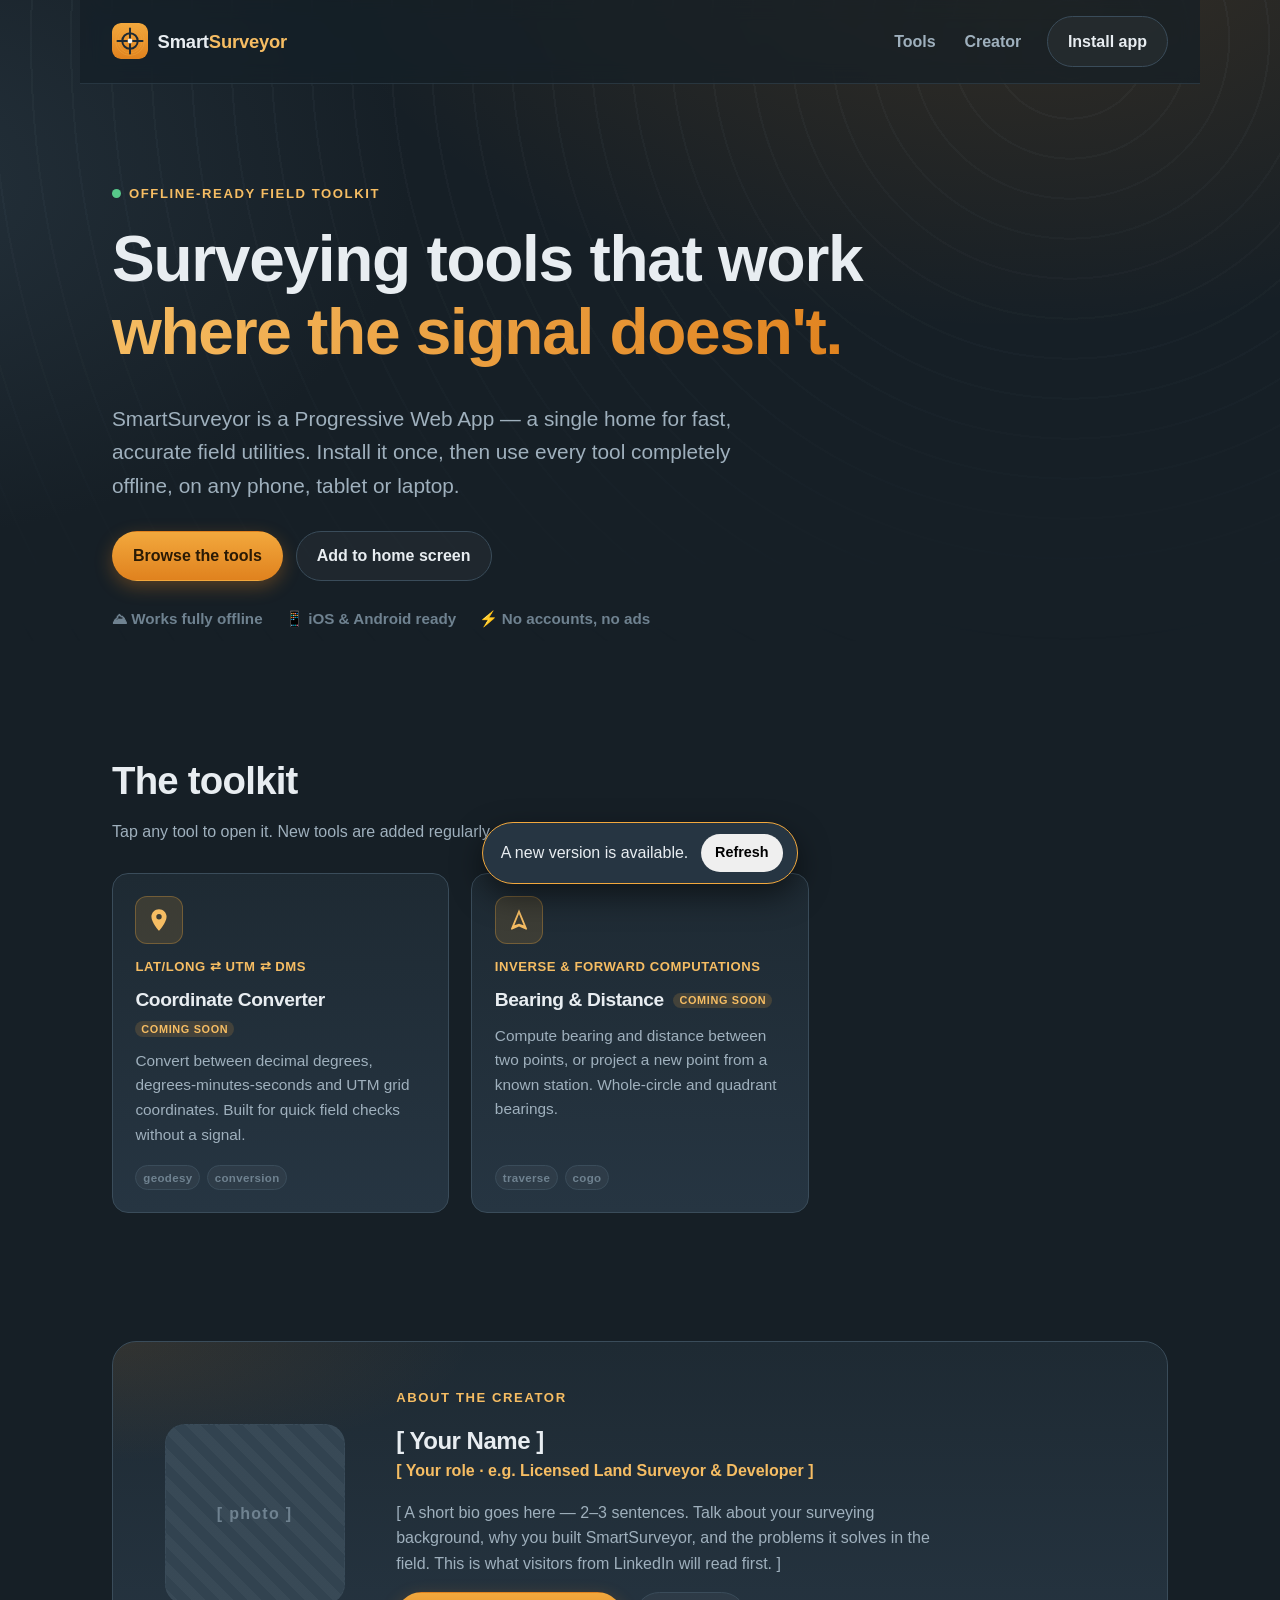
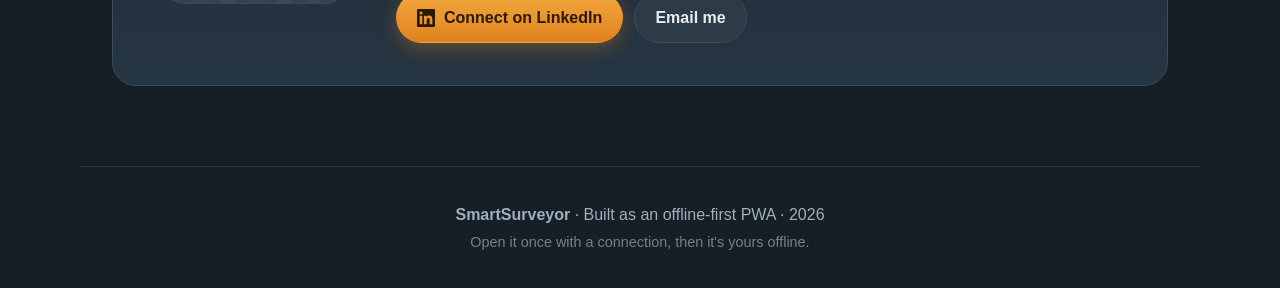
==== index.html @ 500f2fcd "Add offline-first PWA landing page with hero, tools, and creator sections - Build SmartSurveyor inde" ====
<!DOCTYPE html>
<html lang="en">
<head>
  <meta charset="UTF-8" />
  <!-- viewport-fit=cover lets the page draw under the iOS notch/home indicator;
       we then pad with env(safe-area-inset-*). maximum-scale is intentionally
       NOT locked so users can still pinch-zoom (accessibility). -->
  <meta name="viewport" content="width=device-width, initial-scale=1, viewport-fit=cover" />

  <title>SmartSurveyor — Offline Field Tools for Surveyors</title>
  <meta name="description" content="A growing collection of fast, offline-first tools for land surveyors. Installs to your home screen and works on any device, no signal required." />

  <!-- Theme / browser chrome colour -->
  <meta name="theme-color" content="#1E2A33" media="(prefers-color-scheme: dark)" />
  <meta name="theme-color" content="#E0821E" media="(prefers-color-scheme: light)" />
  <meta name="color-scheme" content="dark light" />

  <!-- iOS standalone / home-screen install -->
  <meta name="apple-mobile-web-app-capable" content="yes" />
  <meta name="mobile-web-app-capable" content="yes" />
  <meta name="apple-mobile-web-app-status-bar-style" content="black-translucent" />
  <meta name="apple-mobile-web-app-title" content="SmartSurveyor" />
  <meta name="format-detection" content="telephone=no" />

  <!-- Icons -->
  <link rel="icon" href="assets/icons/icon.svg" type="image/svg+xml" />
  <link rel="apple-touch-icon" href="assets/icons/apple-touch-icon.png" />
  <link rel="mask-icon" href="assets/icons/icon.svg" color="#E0821E" />

  <!-- PWA manifest -->
  <link rel="manifest" href="manifest.webmanifest" />

  <!-- Social / LinkedIn share preview -->
  <meta property="og:type" content="website" />
  <meta property="og:title" content="SmartSurveyor — Offline Field Tools for Surveyors" />
  <meta property="og:description" content="Fast, offline-first tools for land surveyors. Installs to your home screen, works on any device." />
  <meta property="og:image" content="assets/icons/icon-512.png" />
  <meta name="twitter:card" content="summary" />

  <link rel="stylesheet" href="assets/css/styles.css" />
</head>
<body>
  <a class="skip-link" href="#tools">Skip to tools</a>

  <!-- Decorative topographic contour backdrop -->
  <div class="topo" aria-hidden="true"></div>

  <header class="site-header">
    <a class="brand" href="./" aria-label="SmartSurveyor home">
      <img class="brand__mark" src="assets/icons/icon.svg" width="36" height="36" alt="" />
      <span class="brand__name">Smart<strong>Surveyor</strong></span>
    </a>
    <nav class="site-nav" aria-label="Primary">
      <a href="#tools">Tools</a>
      <a href="#about">Creator</a>
      <button id="install-btn" class="btn btn--ghost" hidden>Install app</button>
    </nav>
  </header>

  <main>
    <!-- ============================ HERO ============================ -->
    <section class="hero" id="top">
      <div class="hero__inner">
        <p class="eyebrow">
          <span class="dot" id="net-dot" aria-hidden="true"></span>
          <span id="net-label">Offline-ready field toolkit</span>
        </p>
        <h1 class="hero__title">
          Surveying tools that work<br />
          <span class="accent">where the signal doesn't.</span>
        </h1>
        <p class="hero__lede">
          SmartSurveyor is a Progressive Web App — a single home for fast,
          accurate field utilities. Install it once, then use every tool
          completely offline, on any phone, tablet or laptop.
        </p>
        <div class="hero__actions">
          <a class="btn btn--primary" href="#tools">Browse the tools</a>
          <button class="btn btn--ghost" id="install-btn-hero" hidden>Add to home screen</button>
        </div>
        <ul class="hero__badges" aria-label="Highlights">
          <li>⛰ Works fully offline</li>
          <li>📱 iOS &amp; Android ready</li>
          <li>⚡ No accounts, no ads</li>
        </ul>
      </div>
    </section>

    <!-- ============================ TOOLS ============================ -->
    <section class="tools" id="tools">
      <div class="section-head">
        <h2>The toolkit</h2>
        <p>Tap any tool to open it. New tools are added regularly.</p>
      </div>
      <div class="tool-grid" id="tool-grid" role="list">
        <!-- Tool cards are rendered from assets/js/tools.js -->
      </div>
    </section>

    <!-- ============================ ABOUT ============================ -->
    <section class="about" id="about">
      <div class="about__card">
        <div class="about__media">
          <!-- Replace with a real headshot: assets/img/creator.jpg -->
          <div class="about__avatar" aria-hidden="true">[ photo ]</div>
        </div>
        <div class="about__body">
          <p class="eyebrow">About the creator</p>
          <!-- TODO: replace the placeholders below with your real details -->
          <h2>[ Your Name ]</h2>
          <p class="about__role">[ Your role · e.g. Licensed Land Surveyor &amp; Developer ]</p>
          <p class="about__bio">
            [ A short bio goes here — 2–3 sentences. Talk about your surveying
            background, why you built SmartSurveyor, and the problems it solves
            in the field. This is what visitors from LinkedIn will read first. ]
          </p>
          <div class="about__links">
            <!-- TODO: paste your real LinkedIn URL -->
            <a class="btn btn--primary" href="https://www.linkedin.com/in/your-handle" target="_blank" rel="noopener">
              <svg width="18" height="18" viewBox="0 0 24 24" aria-hidden="true" fill="currentColor"><path d="M20.45 20.45h-3.56v-5.57c0-1.33-.02-3.04-1.85-3.04-1.85 0-2.13 1.45-2.13 2.94v5.67H9.35V9h3.42v1.56h.05c.48-.9 1.64-1.85 3.37-1.85 3.6 0 4.27 2.37 4.27 5.46v6.28zM5.34 7.43a2.07 2.07 0 1 1 0-4.14 2.07 2.07 0 0 1 0 4.14zM7.12 20.45H3.55V9h3.57v11.45zM22.22 0H1.77C.79 0 0 .77 0 1.73v20.54C0 23.22.79 24 1.77 24h20.45c.98 0 1.78-.78 1.78-1.73V1.73C24 .77 23.2 0 22.22 0z"/></svg>
              Connect on LinkedIn
            </a>
            <a class="btn btn--ghost" href="mailto:your-email@example.com">Email me</a>
          </div>
        </div>
      </div>
    </section>
  </main>

  <footer class="site-footer">
    <p>
      <strong>SmartSurveyor</strong> · Built as an offline-first PWA ·
      <span id="year"></span>
    </p>
    <p class="muted">Open it once with a connection, then it's yours offline.</p>
  </footer>

  <!-- Update toast -->
  <div class="toast" id="update-toast" hidden>
    <span>A new version is available.</span>
    <button class="btn btn--small" id="reload-btn">Refresh</button>
  </div>

  <script src="assets/js/tools.js"></script>
  <script src="assets/js/app.js"></script>
</body>
</html>
---- assets/css/styles.css ----
/* ==========================================================================
   SmartSurveyor — field / industrial theme
   Amber + slate · topographic contours · offline-first PWA landing page
   ========================================================================== */

:root {
  --slate-900: #161f26;
  --slate-800: #1e2a33;
  --slate-700: #263542;
  --slate-600: #324350;
  --slate-line: #3a4c5a;
  --amber-500: #e0821e;
  --amber-400: #f2a83d;
  --amber-300: #f6bd63;
  --cream: #f7f3ea;
  --text: #e8edf1;
  --text-dim: #9fb0bd;
  --text-faint: #6f8290;
  --ok: #57c98a;

  --radius: 16px;
  --radius-lg: 24px;
  --maxw: 1120px;
  --ease: cubic-bezier(0.22, 0.61, 0.36, 1);

  /* iOS safe-area insets (fall back to 0 on non-notch devices) */
  --safe-top: env(safe-area-inset-top, 0px);
  --safe-right: env(safe-area-inset-right, 0px);
  --safe-bottom: env(safe-area-inset-bottom, 0px);
  --safe-left: env(safe-area-inset-left, 0px);
}

/* ----- reset ----- */
*,
*::before,
*::after { box-sizing: border-box; }

html {
  -webkit-text-size-adjust: 100%; /* stop iOS bumping font size in landscape */
  text-size-adjust: 100%;
  scroll-behavior: smooth;
}

body {
  margin: 0;
  font-family: -apple-system, BlinkMacSystemFont, "Segoe UI", Roboto, Helvetica,
    Arial, sans-serif;
  color: var(--text);
  background: var(--slate-900);
  line-height: 1.6;
  min-height: 100vh;
  min-height: 100dvh; /* dynamic viewport — avoids iOS URL-bar jump */
  overflow-x: hidden;
  -webkit-font-smoothing: antialiased;
  text-rendering: optimizeLegibility;
  /* pad the whole app for the notch / home indicator */
  padding: env(safe-area-inset-top) env(safe-area-inset-right)
    env(safe-area-inset-bottom) env(safe-area-inset-left);
}

@media (prefers-reduced-motion: reduce) {
  html { scroll-behavior: auto; }
  *, *::before, *::after {
    animation-duration: 0.001ms !important;
    transition-duration: 0.001ms !important;
  }
}

h1, h2, h3 { line-height: 1.15; margin: 0 0 0.4em; letter-spacing: -0.02em; }
p { margin: 0 0 1em; }
a { color: var(--amber-300); text-decoration: none; }

img, svg { display: block; max-width: 100%; }

/* ----- topographic backdrop ----- */
.topo {
  position: fixed;
  inset: 0;
  z-index: -1;
  background:
    radial-gradient(1200px 700px at 80% -10%, rgba(224, 130, 30, 0.16), transparent 60%),
    radial-gradient(900px 600px at -10% 20%, rgba(50, 67, 80, 0.5), transparent 60%),
    var(--slate-900);
}
.topo::before {
  content: "";
  position: absolute;
  inset: -10%;
  background-image:
    repeating-radial-gradient(
      circle at 78% 12%,
      transparent 0 38px,
      rgba(159, 176, 189, 0.06) 38px 40px
    );
  -webkit-mask-image: linear-gradient(to bottom, #000 0%, transparent 70%);
  mask-image: linear-gradient(to bottom, #000 0%, transparent 70%);
  pointer-events: none;
}

/* ----- shared layout ----- */
.site-header,
.hero__inner,
.tools,
.about,
.site-footer { width: 100%; }

.site-header { max-width: var(--maxw); }

/* ----- accessibility skip link ----- */
.skip-link {
  position: absolute;
  left: -9999px;
  top: 0;
  background: var(--amber-500);
  color: var(--slate-900);
  padding: 0.6em 1em;
  border-radius: 0 0 var(--radius) 0;
  font-weight: 700;
  z-index: 100;
}
.skip-link:focus { left: 0; }

/* ----- buttons ----- */
.btn {
  --pad-y: 0.72em;
  --pad-x: 1.25em;
  display: inline-flex;
  align-items: center;
  justify-content: center;
  gap: 0.55em;
  padding: var(--pad-y) var(--pad-x);
  border-radius: 999px;
  border: 1px solid transparent;
  font: inherit;
  font-weight: 700;
  cursor: pointer;
  min-height: 44px; /* iOS minimum touch target */
  transition: transform 0.15s var(--ease), background 0.2s, border-color 0.2s,
    box-shadow 0.2s;
  -webkit-tap-highlight-color: transparent;
  touch-action: manipulation; /* kill the 300ms tap delay */
  user-select: none;
}
.btn:active { transform: scale(0.97); }
.btn--primary {
  background: linear-gradient(180deg, var(--amber-400), var(--amber-500));
  color: #2a1a05;
  box-shadow: 0 6px 18px rgba(224, 130, 30, 0.32);
}
.btn--primary:hover { box-shadow: 0 8px 24px rgba(224, 130, 30, 0.45); }
.btn--ghost {
  background: rgba(255, 255, 255, 0.04);
  border-color: var(--slate-line);
  color: var(--text);
}
.btn--ghost:hover { border-color: var(--amber-400); color: var(--amber-300); }
.btn--small { --pad-y: 0.45em; --pad-x: 0.9em; min-height: 36px; font-size: 0.9rem; }

.btn:focus-visible,
a:focus-visible {
  outline: 3px solid var(--amber-300);
  outline-offset: 2px;
}

/* ======================= HEADER ======================= */
.site-header {
  margin: 0 auto;
  padding: 1rem clamp(1rem, 4vw, 2rem);
  display: flex;
  align-items: center;
  justify-content: space-between;
  gap: 1rem;
  position: sticky;
  top: 0;
  z-index: 50;
  background: rgba(22, 31, 38, 0.72);
  backdrop-filter: saturate(140%) blur(10px);
  -webkit-backdrop-filter: saturate(140%) blur(10px);
  border-bottom: 1px solid rgba(58, 76, 90, 0.5);
}
.brand { display: inline-flex; align-items: center; gap: 0.6rem; color: var(--text); }
.brand__mark { border-radius: 9px; }
.brand__name { font-size: 1.15rem; font-weight: 600; letter-spacing: -0.01em; }
.brand__name strong { color: var(--amber-300); font-weight: 800; }
.site-nav { display: flex; align-items: center; gap: clamp(0.5rem, 2vw, 1.4rem); }
.site-nav a {
  color: var(--text-dim);
  font-weight: 600;
  padding: 0.4rem 0.2rem;
}
.site-nav a:hover { color: var(--text); }

/* ======================= HERO ======================= */
.hero {
  max-width: var(--maxw);
  margin: 0 auto;
  padding: clamp(2.5rem, 8vw, 6rem) clamp(1rem, 4vw, 2rem) clamp(2rem, 6vw, 4rem);
}
.hero__inner { max-width: 760px; }
.eyebrow {
  display: inline-flex;
  align-items: center;
  gap: 0.5rem;
  font-size: 0.82rem;
  font-weight: 700;
  letter-spacing: 0.12em;
  text-transform: uppercase;
  color: var(--amber-300);
  margin-bottom: 1.2rem;
}
.dot {
  width: 9px; height: 9px;
  border-radius: 50%;
  background: var(--ok);
  box-shadow: 0 0 0 0 rgba(87, 201, 138, 0.6);
  animation: pulse 2.4s infinite;
}
.dot.is-offline { background: var(--amber-400); animation: none; }
@keyframes pulse {
  0% { box-shadow: 0 0 0 0 rgba(87, 201, 138, 0.5); }
  70% { box-shadow: 0 0 0 10px rgba(87, 201, 138, 0); }
  100% { box-shadow: 0 0 0 0 rgba(87, 201, 138, 0); }
}
.hero__title {
  font-size: clamp(2.1rem, 7vw, 4rem);
  font-weight: 800;
  margin-bottom: 0.5em;
}
.hero__title .accent {
  background: linear-gradient(120deg, var(--amber-300), var(--amber-500));
  -webkit-background-clip: text;
  background-clip: text;
  color: transparent;
}
.hero__lede {
  font-size: clamp(1.05rem, 2.4vw, 1.3rem);
  color: var(--text-dim);
  max-width: 56ch;
}
.hero__actions {
  display: flex;
  flex-wrap: wrap;
  gap: 0.8rem;
  margin: 1.8rem 0 1.6rem;
}
.hero__badges {
  list-style: none;
  display: flex;
  flex-wrap: wrap;
  gap: 0.6rem 1.4rem;
  padding: 0;
  margin: 0;
  color: var(--text-faint);
  font-size: 0.95rem;
  font-weight: 600;
}

/* ======================= TOOLS ======================= */
.tools {
  max-width: var(--maxw);
  margin: 0 auto;
  padding: clamp(2rem, 6vw, 4rem) clamp(1rem, 4vw, 2rem);
}
.section-head { margin-bottom: 1.8rem; }
.section-head h2 { font-size: clamp(1.6rem, 4vw, 2.4rem); }
.section-head p { color: var(--text-dim); margin: 0; }

.tool-grid {
  display: grid;
  grid-template-columns: repeat(auto-fill, minmax(min(100%, 280px), 1fr));
  gap: clamp(0.9rem, 2vw, 1.4rem);
}

.tool-card {
  position: relative;
  display: flex;
  flex-direction: column;
  gap: 0.75rem;
  padding: 1.4rem;
  border-radius: var(--radius);
  background: linear-gradient(180deg, var(--slate-800), var(--slate-700));
  border: 1px solid var(--slate-line);
  color: var(--text);
  overflow: hidden;
  transition: transform 0.2s var(--ease), border-color 0.2s, box-shadow 0.2s;
  isolation: isolate;
}
.tool-card::before {
  content: "";
  position: absolute;
  inset: 0;
  z-index: -1;
  background: radial-gradient(
    140px 140px at 100% 0%,
    rgba(242, 168, 61, 0.14),
    transparent 70%
  );
  opacity: 0;
  transition: opacity 0.25s;
}
.tool-card:hover,
.tool-card:focus-within {
  transform: translateY(-4px);
  border-color: var(--amber-400);
  box-shadow: 0 14px 34px rgba(0, 0, 0, 0.4);
}
.tool-card:hover::before,
.tool-card:focus-within::before { opacity: 1; }

.tool-card__icon {
  width: 48px; height: 48px;
  display: grid;
  place-items: center;
  border-radius: 12px;
  background: rgba(242, 168, 61, 0.14);
  border: 1px solid rgba(242, 168, 61, 0.3);
  color: var(--amber-300);
  flex: none;
}
.tool-card__icon svg { width: 26px; height: 26px; }

.tool-card__title {
  display: flex;
  align-items: center;
  gap: 0.6rem;
  flex-wrap: wrap;
  font-size: 1.2rem;
  margin: 0;
}
.tool-card__tagline {
  font-size: 0.82rem;
  font-weight: 700;
  letter-spacing: 0.04em;
  color: var(--amber-300);
  text-transform: uppercase;
  margin: 0;
}
.tool-card__desc { color: var(--text-dim); font-size: 0.96rem; margin: 0; flex: 1; }

.tool-card__footer {
  display: flex;
  align-items: center;
  justify-content: space-between;
  margin-top: 0.4rem;
}
.tool-card__tags { display: flex; gap: 0.4rem; flex-wrap: wrap; }
.tag {
  font-size: 0.72rem;
  font-weight: 700;
  letter-spacing: 0.03em;
  color: var(--text-faint);
  background: rgba(255, 255, 255, 0.04);
  border: 1px solid var(--slate-line);
  padding: 0.18em 0.6em;
  border-radius: 999px;
}
.tool-card__go {
  font-weight: 800;
  color: var(--amber-300);
  display: inline-flex;
  align-items: center;
  gap: 0.3rem;
  transition: gap 0.2s;
}
.tool-card:hover .tool-card__go { gap: 0.55rem; }

/* stretched link makes the whole card tappable while staying accessible */
.tool-card__link::after {
  content: "";
  position: absolute;
  inset: 0;
}
.tool-card__link { position: static; outline: none; }

/* status pill */
.status {
  font-size: 0.68rem;
  font-weight: 800;
  letter-spacing: 0.06em;
  text-transform: uppercase;
  padding: 0.15em 0.55em;
  border-radius: 999px;
}
.status--soon { background: rgba(242, 168, 61, 0.16); color: var(--amber-300); }
.status--ready { background: rgba(87, 201, 138, 0.16); color: var(--ok); }

.tool-card.is-soon { opacity: 0.92; }
.tool-card.is-soon:hover { transform: none; }

/* ======================= ABOUT ======================= */
.about {
  max-width: var(--maxw);
  margin: 0 auto;
  padding: clamp(2rem, 6vw, 4rem) clamp(1rem, 4vw, 2rem) clamp(3rem, 8vw, 5rem);
}
.about__card {
  display: grid;
  grid-template-columns: 200px 1fr;
  gap: clamp(1.2rem, 4vw, 2.6rem);
  align-items: center;
  padding: clamp(1.4rem, 4vw, 2.6rem);
  border-radius: var(--radius-lg);
  background:
    radial-gradient(600px 200px at 0% 0%, rgba(224, 130, 30, 0.1), transparent 60%),
    linear-gradient(180deg, var(--slate-800), var(--slate-700));
  border: 1px solid var(--slate-line);
}
.about__media { display: flex; justify-content: center; }
.about__avatar {
  width: clamp(120px, 30vw, 180px);
  aspect-ratio: 1;
  border-radius: 20px;
  display: grid;
  place-items: center;
  color: var(--text-faint);
  font-weight: 700;
  letter-spacing: 0.08em;
  background:
    repeating-linear-gradient(
      45deg,
      rgba(159, 176, 189, 0.06) 0 10px,
      transparent 10px 20px
    ),
    var(--slate-600);
  border: 1px dashed var(--slate-line);
}
.about__role { color: var(--amber-300); font-weight: 700; margin-top: -0.4em; }
.about__bio { color: var(--text-dim); max-width: 60ch; }
.about__links { display: flex; flex-wrap: wrap; gap: 0.7rem; margin-top: 0.4rem; }

/* ======================= FOOTER ======================= */
.site-footer {
  max-width: var(--maxw);
  margin: 0 auto;
  padding: 2rem clamp(1rem, 4vw, 2rem) calc(2rem + var(--safe-bottom));
  border-top: 1px solid rgba(58, 76, 90, 0.5);
  color: var(--text-dim);
  text-align: center;
}
.site-footer p { margin: 0.2em 0; }
.muted { color: var(--text-faint); font-size: 0.9rem; }

/* ======================= UPDATE TOAST ======================= */
.toast {
  position: fixed;
  left: 50%;
  bottom: calc(1rem + var(--safe-bottom));
  transform: translateX(-50%);
  display: flex;
  align-items: center;
  gap: 0.8rem;
  background: var(--slate-700);
  border: 1px solid var(--amber-400);
  color: var(--text);
  padding: 0.7rem 0.9rem 0.7rem 1.1rem;
  border-radius: 999px;
  box-shadow: 0 12px 30px rgba(0, 0, 0, 0.5);
  z-index: 80;
  max-width: calc(100vw - 2rem);
}

/* ======================= RESPONSIVE ======================= */
@media (max-width: 640px) {
  .about__card { grid-template-columns: 1fr; text-align: center; }
  .about__links { justify-content: center; }
  .site-nav a:not(.btn) { display: none; } /* keep the bar clean on phones */
}

/* entrance animation */
@media (prefers-reduced-motion: no-preference) {
  .hero__inner > *,
  .tool-card { animation: rise 0.6s var(--ease) both; }
  .tool-card:nth-child(2) { animation-delay: 0.06s; }
  .tool-card:nth-child(3) { animation-delay: 0.12s; }
  .tool-card:nth-child(4) { animation-delay: 0.18s; }
  @keyframes rise {
    from { opacity: 0; transform: translateY(16px); }
    to { opacity: 1; transform: translateY(0); }
  }
}
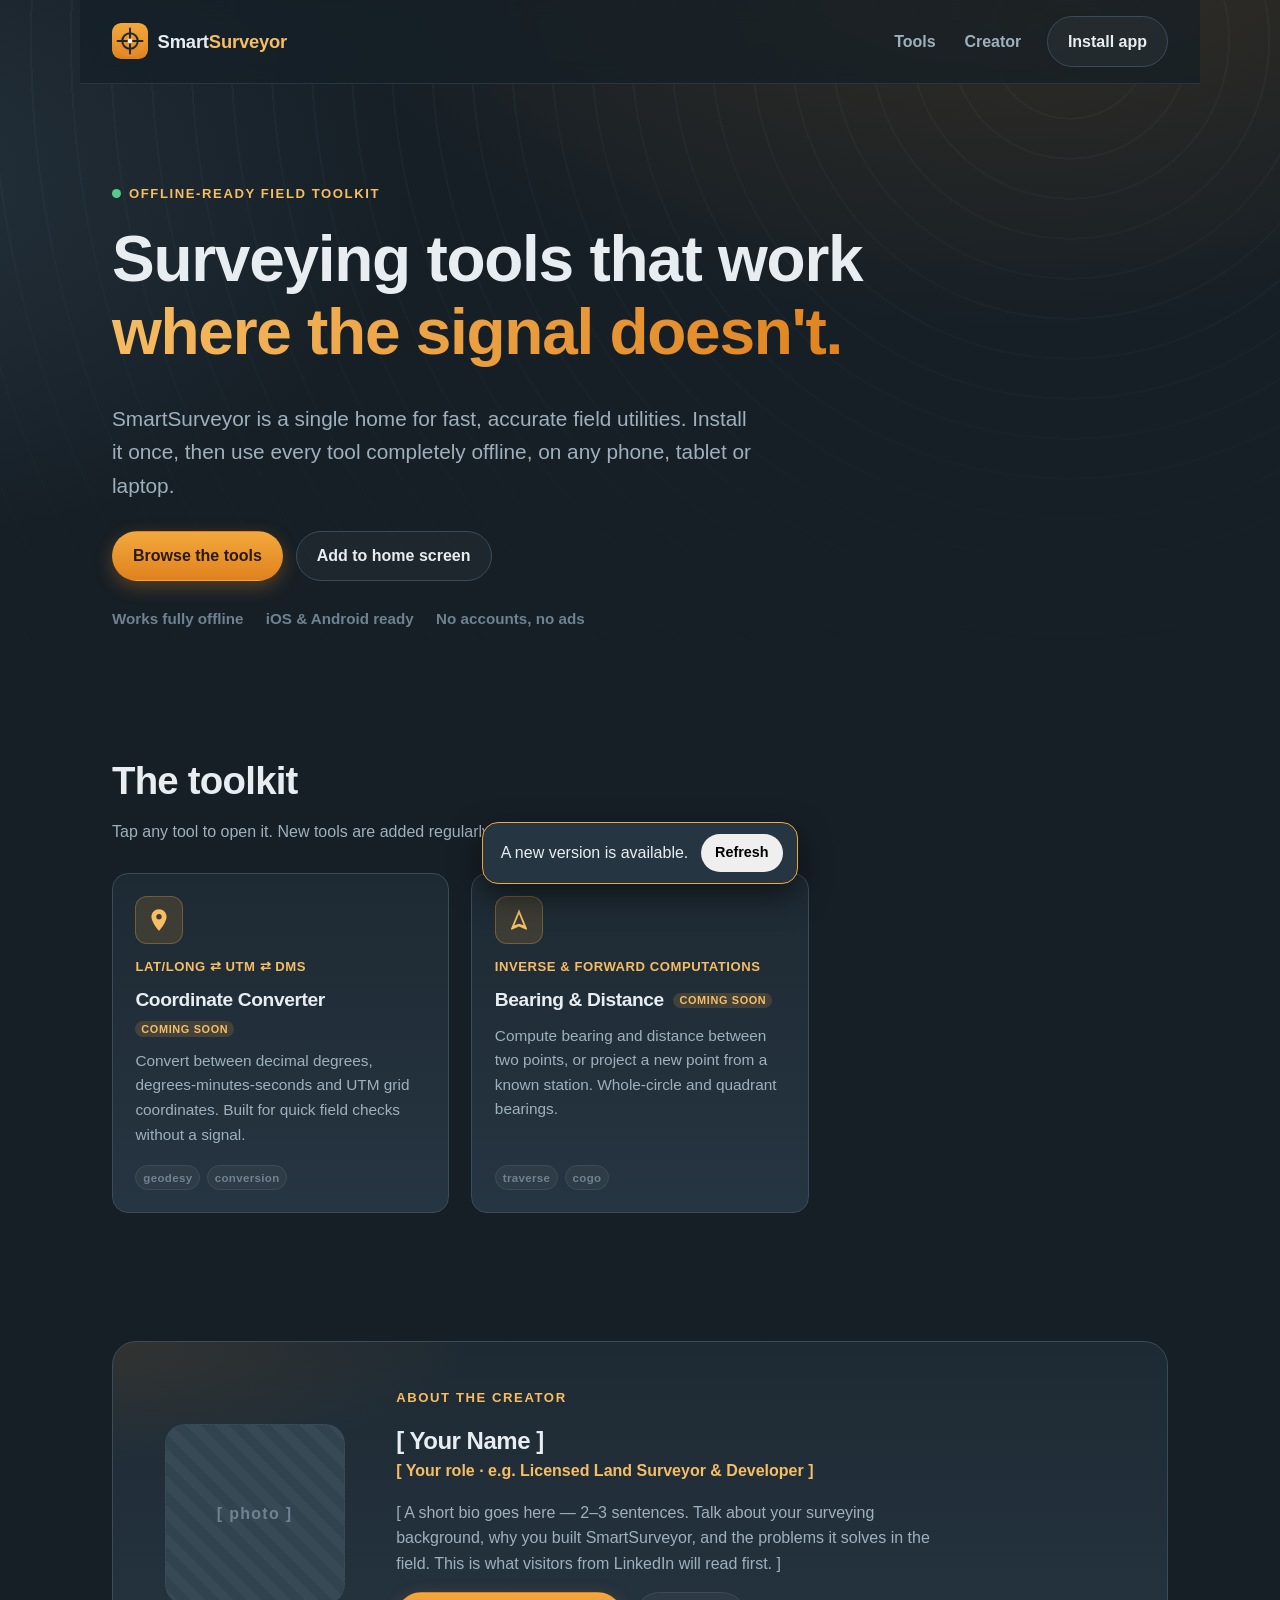
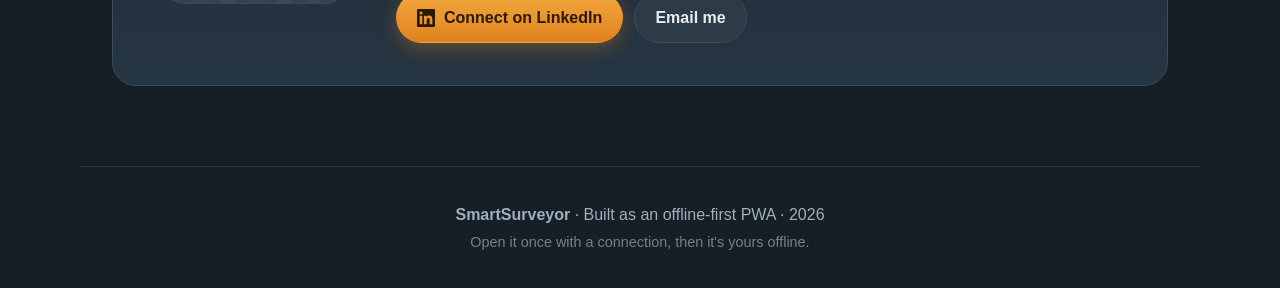
==== commit 1edc6f93: "Refine hero copy, remove badge emojis, square-corner update toast" ====
--- a/index.html
+++ b/index.html
@@ -70,18 +70,18 @@
           <span class="accent">where the signal doesn't.</span>
         </h1>
         <p class="hero__lede">
-          SmartSurveyor is a Progressive Web App — a single home for fast,
-          accurate field utilities. Install it once, then use every tool
-          completely offline, on any phone, tablet or laptop.
+          SmartSurveyor is a single home for fast, accurate field utilities.
+          Install it once, then use every tool completely offline, on any
+          phone, tablet or laptop.
         </p>
         <div class="hero__actions">
           <a class="btn btn--primary" href="#tools">Browse the tools</a>
           <button class="btn btn--ghost" id="install-btn-hero" hidden>Add to home screen</button>
         </div>
         <ul class="hero__badges" aria-label="Highlights">
-          <li>⛰ Works fully offline</li>
-          <li>📱 iOS &amp; Android ready</li>
-          <li>⚡ No accounts, no ads</li>
+          <li>Works fully offline</li>
+          <li>iOS &amp; Android ready</li>
+          <li>No accounts, no ads</li>
         </ul>
       </div>
     </section>
--- a/assets/css/styles.css
+++ b/assets/css/styles.css
@@ -453,10 +453,11 @@
   border: 1px solid var(--amber-400);
   color: var(--text);
   padding: 0.7rem 0.9rem 0.7rem 1.1rem;
-  border-radius: 999px;
+  border-radius: var(--radius);
   box-shadow: 0 12px 30px rgba(0, 0, 0, 0.5);
   z-index: 80;
   max-width: calc(100vw - 2rem);
+  width: max-content;
 }
 
 /* ======================= RESPONSIVE ======================= */
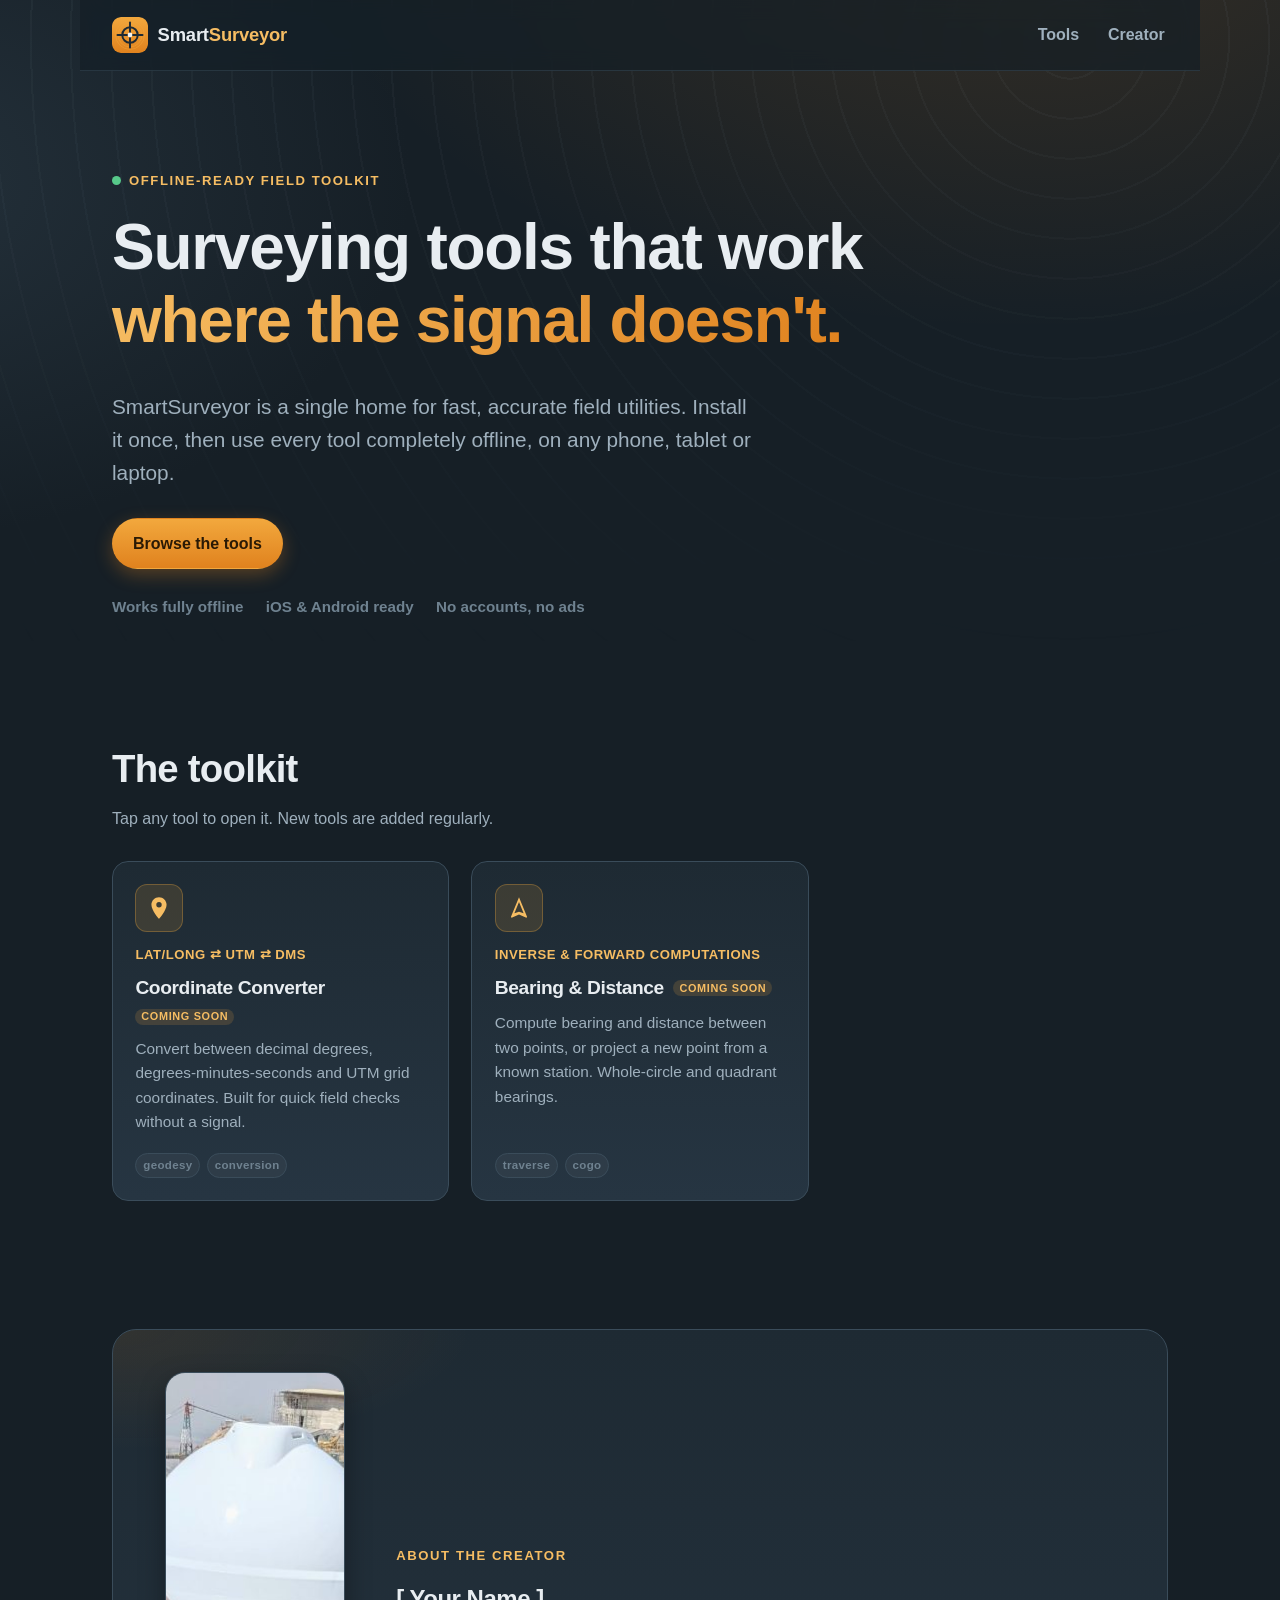
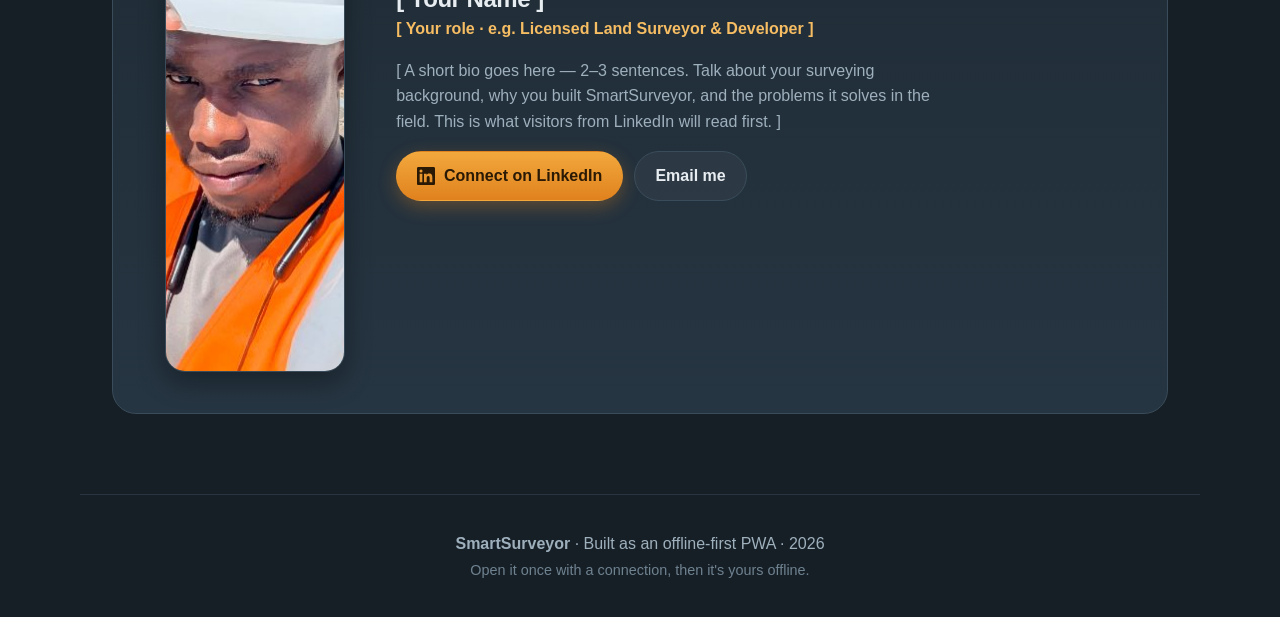
==== commit 44a0bd30: "Add creator profile photo to About section - Add downscaled field photo (600x600, ~80KB) at assets/i" ====
--- a/index.html
+++ b/index.html
@@ -101,8 +101,8 @@
     <section class="about" id="about">
       <div class="about__card">
         <div class="about__media">
-          <!-- Replace with a real headshot: assets/img/creator.jpg -->
-          <div class="about__avatar" aria-hidden="true">[ photo ]</div>
+          <img class="about__avatar" src="assets/img/creator.jpg" width="600" height="600"
+               alt="Portrait of the SmartSurveyor creator on a construction site, wearing a hard hat and hi-vis vest" />
         </div>
         <div class="about__body">
           <p class="eyebrow">About the creator</p>
--- a/assets/css/styles.css
+++ b/assets/css/styles.css
@@ -34,6 +34,10 @@
 *,
 *::before,
 *::after { box-sizing: border-box; }
+
+/* The `hidden` attribute must always win, even over component display rules
+   like `.btn { display: inline-flex }` or `.toast { display: flex }`. */
+[hidden] { display: none !important; }
 
 html {
   -webkit-text-size-adjust: 100%; /* stop iOS bumping font size in landscape */
@@ -410,19 +414,10 @@
   width: clamp(120px, 30vw, 180px);
   aspect-ratio: 1;
   border-radius: 20px;
-  display: grid;
-  place-items: center;
-  color: var(--text-faint);
-  font-weight: 700;
-  letter-spacing: 0.08em;
-  background:
-    repeating-linear-gradient(
-      45deg,
-      rgba(159, 176, 189, 0.06) 0 10px,
-      transparent 10px 20px
-    ),
-    var(--slate-600);
-  border: 1px dashed var(--slate-line);
+  object-fit: cover;
+  background: var(--slate-600);
+  border: 1px solid var(--slate-line);
+  box-shadow: 0 10px 26px rgba(0, 0, 0, 0.35);
 }
 .about__role { color: var(--amber-300); font-weight: 700; margin-top: -0.4em; }
 .about__bio { color: var(--text-dim); max-width: 60ch; }
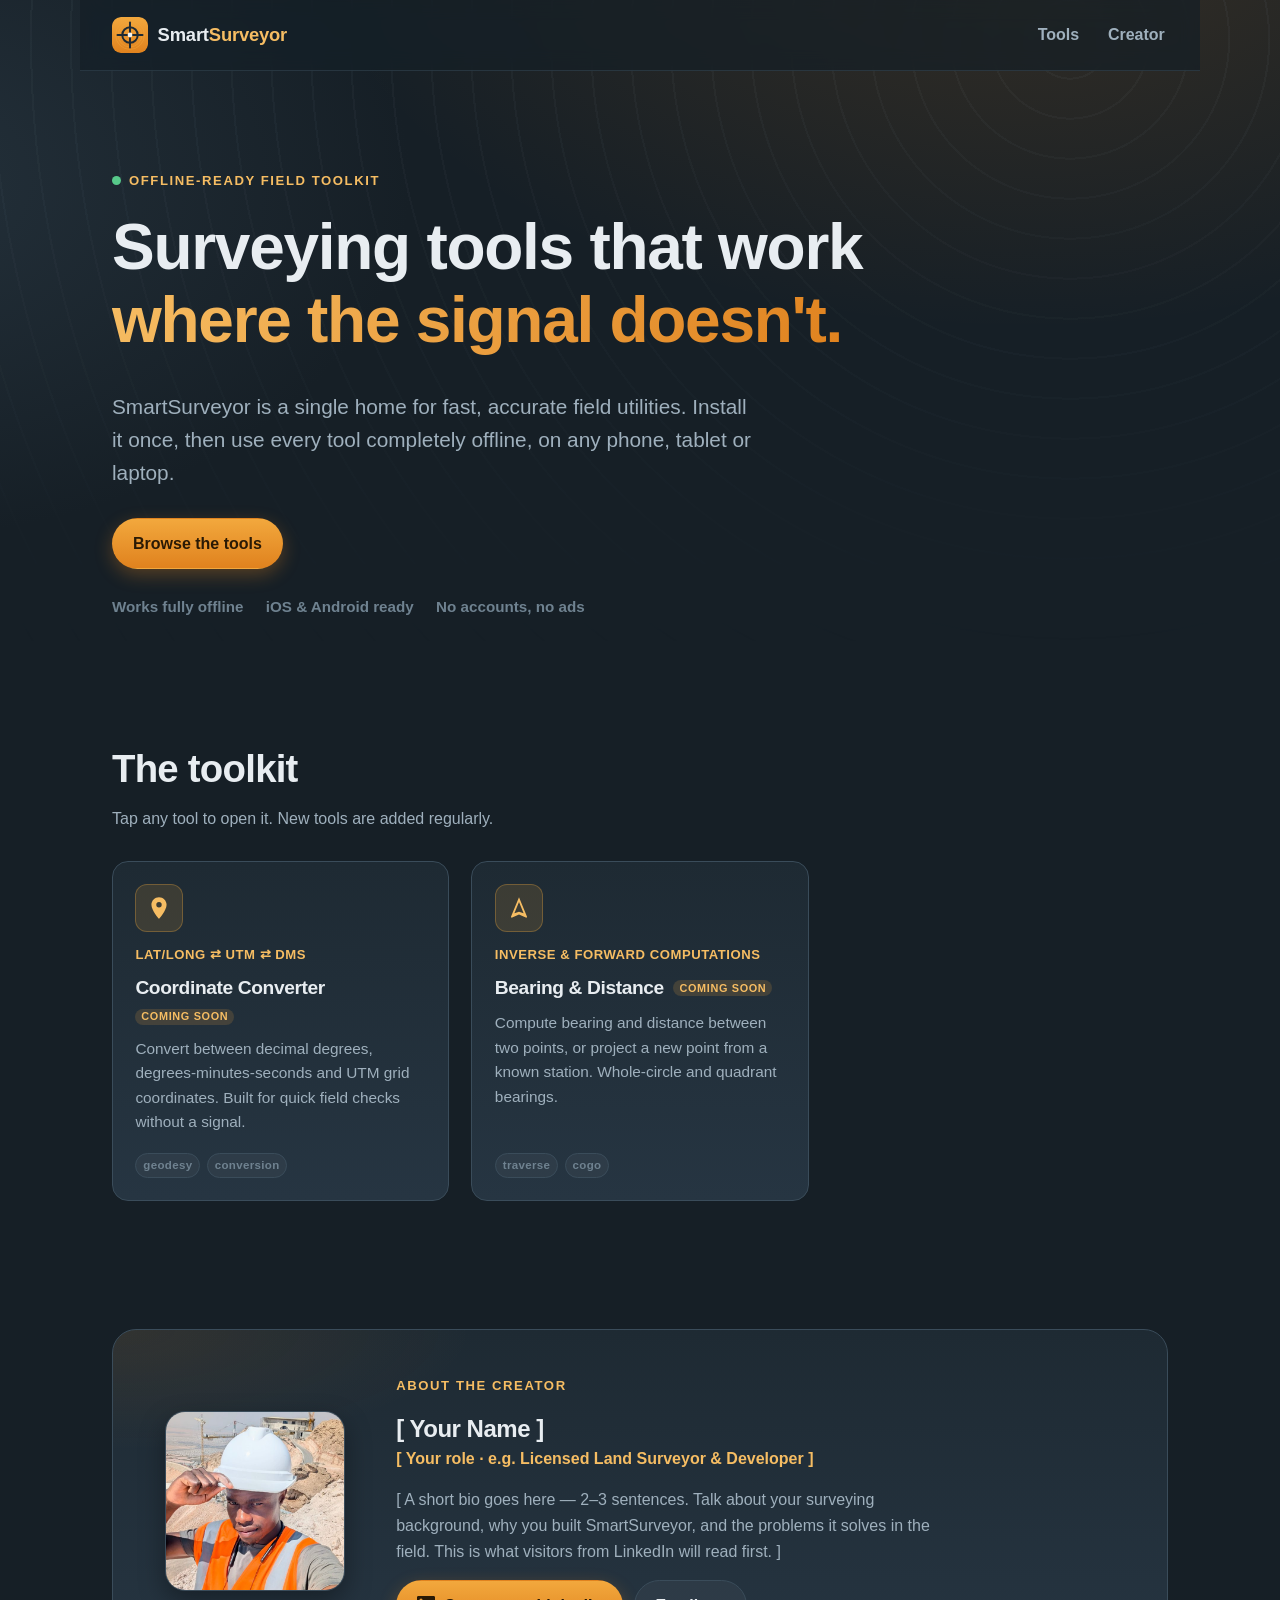
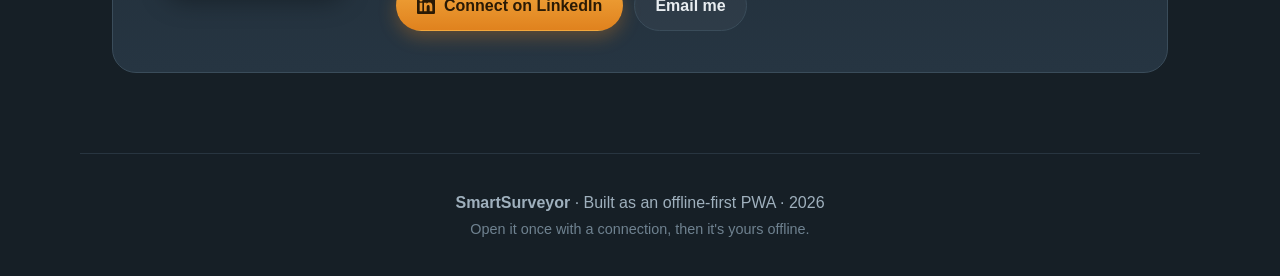
==== commit 5fa83338: "Fix stretched avatar and move update Refresh into header - Avatar: the height="600" img attribute wa" ====
--- a/index.html
+++ b/index.html
@@ -53,6 +53,7 @@
     <nav class="site-nav" aria-label="Primary">
       <a href="#tools">Tools</a>
       <a href="#about">Creator</a>
+      <button id="reload-btn" class="btn btn--primary btn--small" hidden>Update ready · Refresh</button>
       <button id="install-btn" class="btn btn--ghost" hidden>Install app</button>
     </nav>
   </header>
@@ -135,12 +136,6 @@
     <p class="muted">Open it once with a connection, then it's yours offline.</p>
   </footer>
 
-  <!-- Update toast -->
-  <div class="toast" id="update-toast" hidden>
-    <span>A new version is available.</span>
-    <button class="btn btn--small" id="reload-btn">Refresh</button>
-  </div>
-
   <script src="assets/js/tools.js"></script>
   <script src="assets/js/app.js"></script>
 </body>
--- a/assets/css/styles.css
+++ b/assets/css/styles.css
@@ -36,7 +36,7 @@
 *::after { box-sizing: border-box; }
 
 /* The `hidden` attribute must always win, even over component display rules
-   like `.btn { display: inline-flex }` or `.toast { display: flex }`. */
+   like `.btn { display: inline-flex }`. */
 [hidden] { display: none !important; }
 
 html {
@@ -74,7 +74,7 @@
 p { margin: 0 0 1em; }
 a { color: var(--amber-300); text-decoration: none; }
 
-img, svg { display: block; max-width: 100%; }
+img, svg { display: block; max-width: 100%; height: auto; }
 
 /* ----- topographic backdrop ----- */
 .topo {
@@ -412,9 +412,10 @@
 .about__media { display: flex; justify-content: center; }
 .about__avatar {
   width: clamp(120px, 30vw, 180px);
-  aspect-ratio: 1;
+  height: clamp(120px, 30vw, 180px); /* explicit square; beats the height attr */
   border-radius: 20px;
   object-fit: cover;
+  object-position: center;
   background: var(--slate-600);
   border: 1px solid var(--slate-line);
   box-shadow: 0 10px 26px rgba(0, 0, 0, 0.35);
@@ -434,26 +435,6 @@
 }
 .site-footer p { margin: 0.2em 0; }
 .muted { color: var(--text-faint); font-size: 0.9rem; }
-
-/* ======================= UPDATE TOAST ======================= */
-.toast {
-  position: fixed;
-  left: 50%;
-  bottom: calc(1rem + var(--safe-bottom));
-  transform: translateX(-50%);
-  display: flex;
-  align-items: center;
-  gap: 0.8rem;
-  background: var(--slate-700);
-  border: 1px solid var(--amber-400);
-  color: var(--text);
-  padding: 0.7rem 0.9rem 0.7rem 1.1rem;
-  border-radius: var(--radius);
-  box-shadow: 0 12px 30px rgba(0, 0, 0, 0.5);
-  z-index: 80;
-  max-width: calc(100vw - 2rem);
-  width: max-content;
-}
 
 /* ======================= RESPONSIVE ======================= */
 @media (max-width: 640px) {
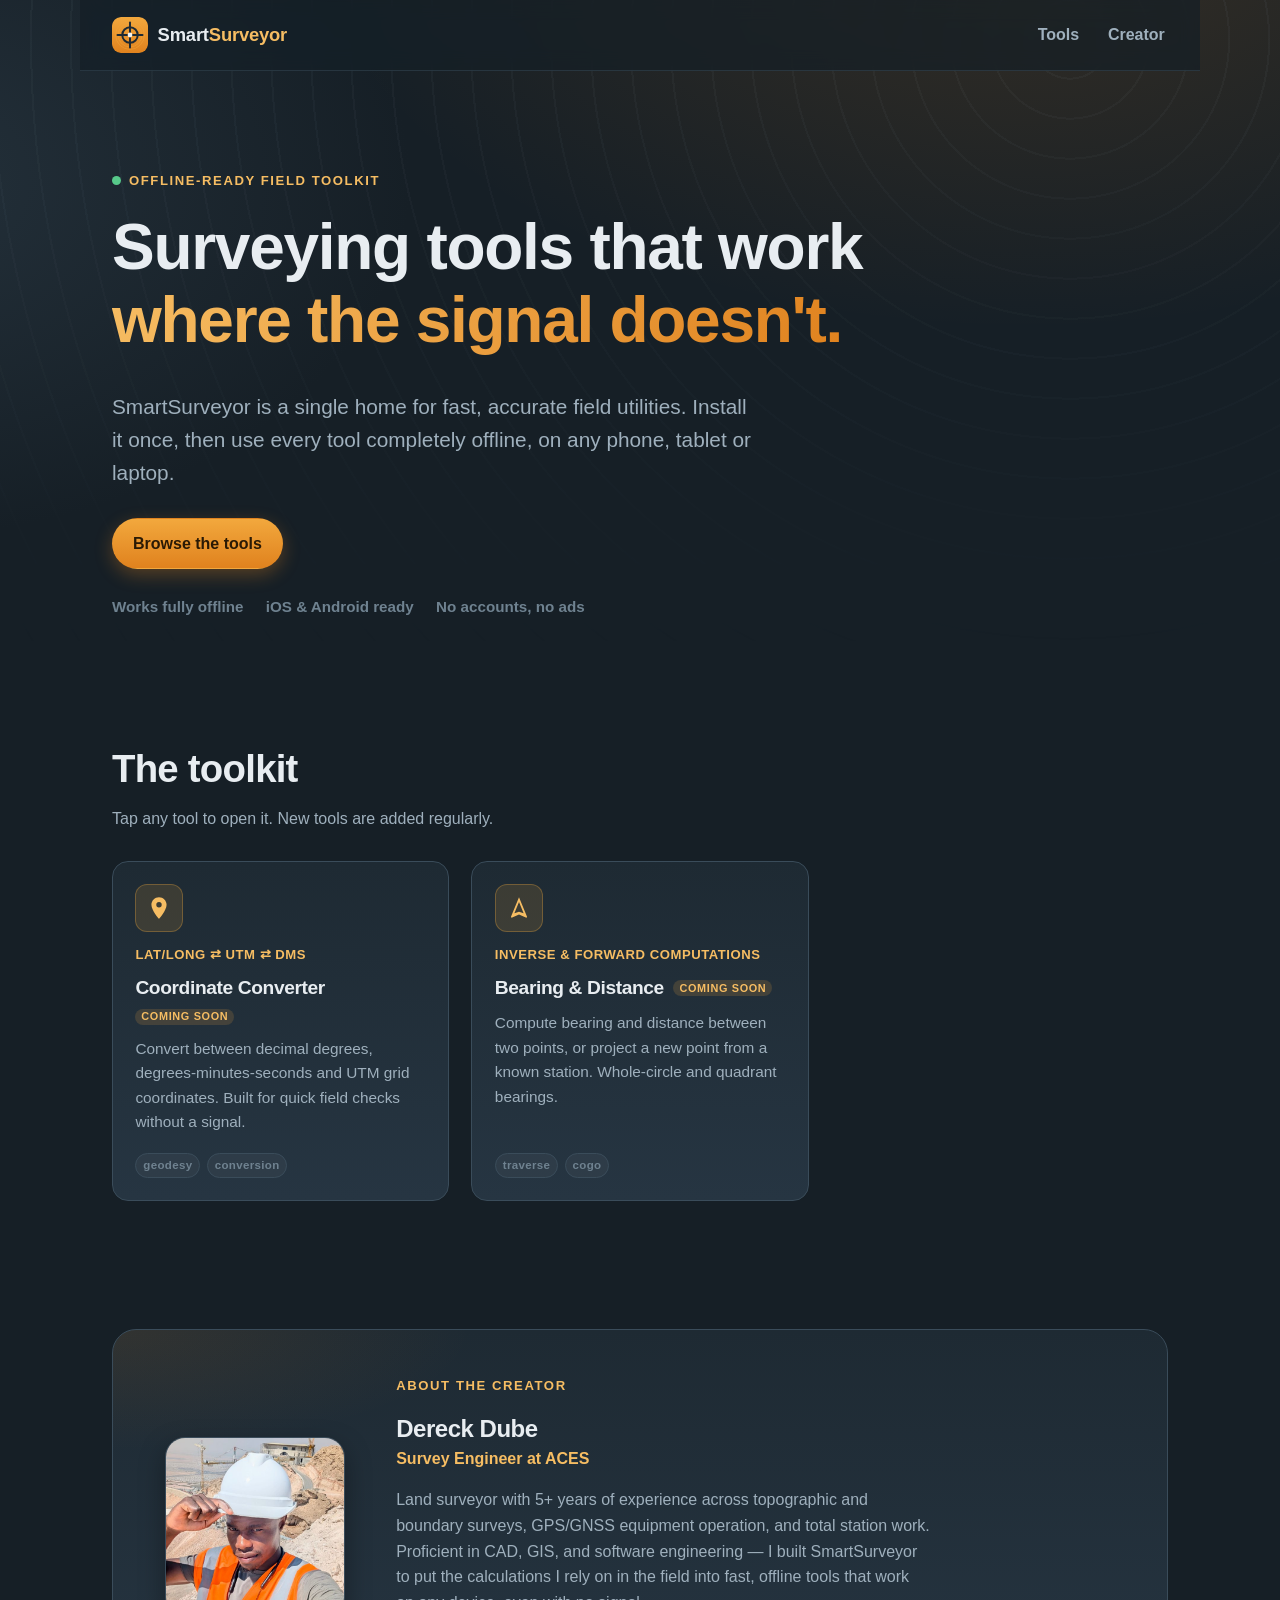
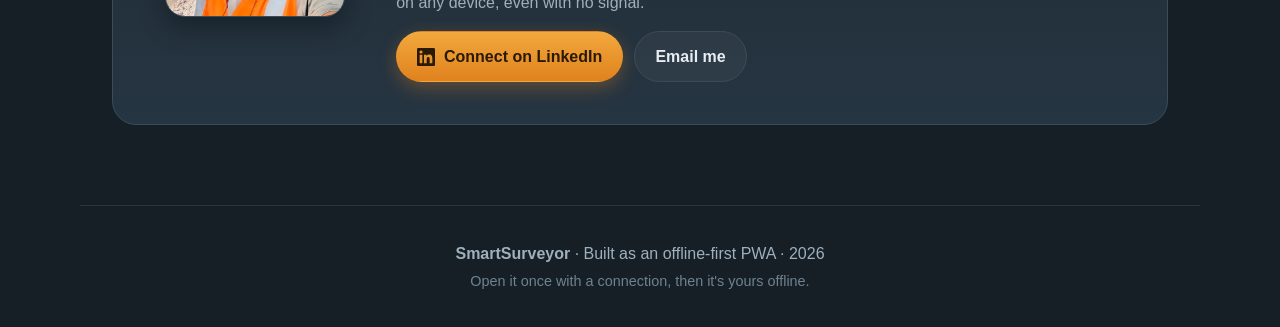
==== commit 25259a02: "Add creator details to About section Fill in Dereck Dube's name, role (Survey Engineer at ACES, link" ====
--- a/index.html
+++ b/index.html
@@ -103,25 +103,28 @@
       <div class="about__card">
         <div class="about__media">
           <img class="about__avatar" src="assets/img/creator.jpg" width="600" height="600"
-               alt="Portrait of the SmartSurveyor creator on a construction site, wearing a hard hat and hi-vis vest" />
+               alt="Dereck Dube on a construction site, wearing a hard hat and hi-vis vest" />
         </div>
         <div class="about__body">
           <p class="eyebrow">About the creator</p>
-          <!-- TODO: replace the placeholders below with your real details -->
-          <h2>[ Your Name ]</h2>
-          <p class="about__role">[ Your role · e.g. Licensed Land Surveyor &amp; Developer ]</p>
+          <h2>Dereck Dube</h2>
+          <p class="about__role">
+            Survey Engineer at
+            <a href="https://www.linkedin.com/company/arab-center-for-engineering-studies" target="_blank" rel="noopener">ACES</a>
+          </p>
           <p class="about__bio">
-            [ A short bio goes here — 2–3 sentences. Talk about your surveying
-            background, why you built SmartSurveyor, and the problems it solves
-            in the field. This is what visitors from LinkedIn will read first. ]
+            Land surveyor with 5+ years of experience across topographic and
+            boundary surveys, GPS/GNSS equipment operation, and total station
+            work. Proficient in CAD, GIS, and software engineering — I built
+            SmartSurveyor to put the calculations I rely on in the field into
+            fast, offline tools that work on any device, even with no signal.
           </p>
           <div class="about__links">
-            <!-- TODO: paste your real LinkedIn URL -->
-            <a class="btn btn--primary" href="https://www.linkedin.com/in/your-handle" target="_blank" rel="noopener">
+            <a class="btn btn--primary" href="https://www.linkedin.com/in/dereck-khaya-dube" target="_blank" rel="noopener">
               <svg width="18" height="18" viewBox="0 0 24 24" aria-hidden="true" fill="currentColor"><path d="M20.45 20.45h-3.56v-5.57c0-1.33-.02-3.04-1.85-3.04-1.85 0-2.13 1.45-2.13 2.94v5.67H9.35V9h3.42v1.56h.05c.48-.9 1.64-1.85 3.37-1.85 3.6 0 4.27 2.37 4.27 5.46v6.28zM5.34 7.43a2.07 2.07 0 1 1 0-4.14 2.07 2.07 0 0 1 0 4.14zM7.12 20.45H3.55V9h3.57v11.45zM22.22 0H1.77C.79 0 0 .77 0 1.73v20.54C0 23.22.79 24 1.77 24h20.45c.98 0 1.78-.78 1.78-1.73V1.73C24 .77 23.2 0 22.22 0z"/></svg>
               Connect on LinkedIn
             </a>
-            <a class="btn btn--ghost" href="mailto:your-email@example.com">Email me</a>
+            <a class="btn btn--ghost" href="mailto:dubedereck70@gmail.com">Email me</a>
           </div>
         </div>
       </div>
--- a/assets/css/styles.css
+++ b/assets/css/styles.css
@@ -186,7 +186,7 @@
 .brand__mark { border-radius: 9px; }
 .brand__name { font-size: 1.15rem; font-weight: 600; letter-spacing: -0.01em; }
 .brand__name strong { color: var(--amber-300); font-weight: 800; }
-.site-nav { display: flex; align-items: center; gap: clamp(0.5rem, 2vw, 1.4rem); }
+.site-nav { display: flex; align-items: center; flex-wrap: wrap; justify-content: flex-end; gap: clamp(0.5rem, 2vw, 1.4rem); }
 .site-nav a {
   color: var(--text-dim);
   font-weight: 600;
@@ -440,7 +440,11 @@
 @media (max-width: 640px) {
   .about__card { grid-template-columns: 1fr; text-align: center; }
   .about__links { justify-content: center; }
-  .site-nav a:not(.btn) { display: none; } /* keep the bar clean on phones */
+  /* Stack the brand over a full-width, centered nav so menu items stay visible */
+  .site-header { flex-direction: column; gap: 0.6rem; align-items: stretch; }
+  .brand { justify-content: center; }
+  .site-nav { justify-content: center; gap: 0.4rem 1rem; }
+  .site-nav a { padding: 0.4rem 0.5rem; }
 }
 
 /* entrance animation */
